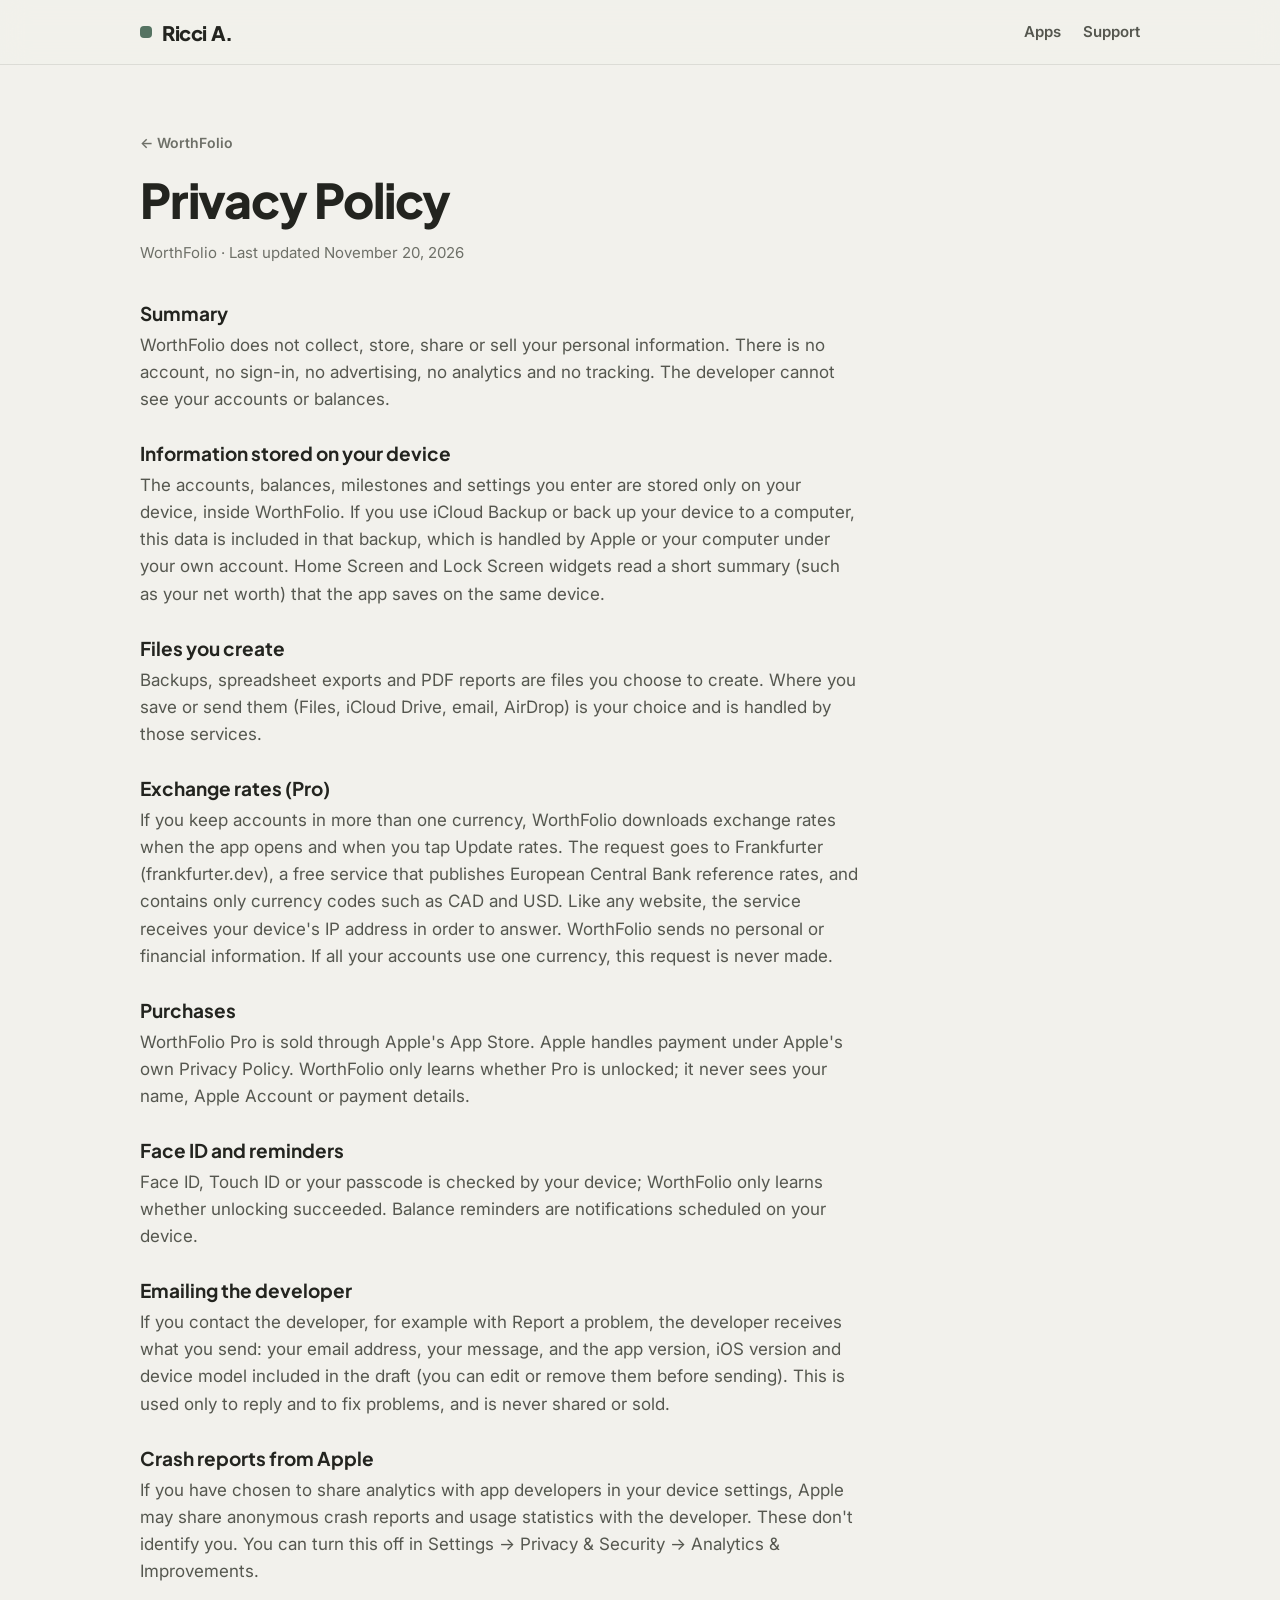
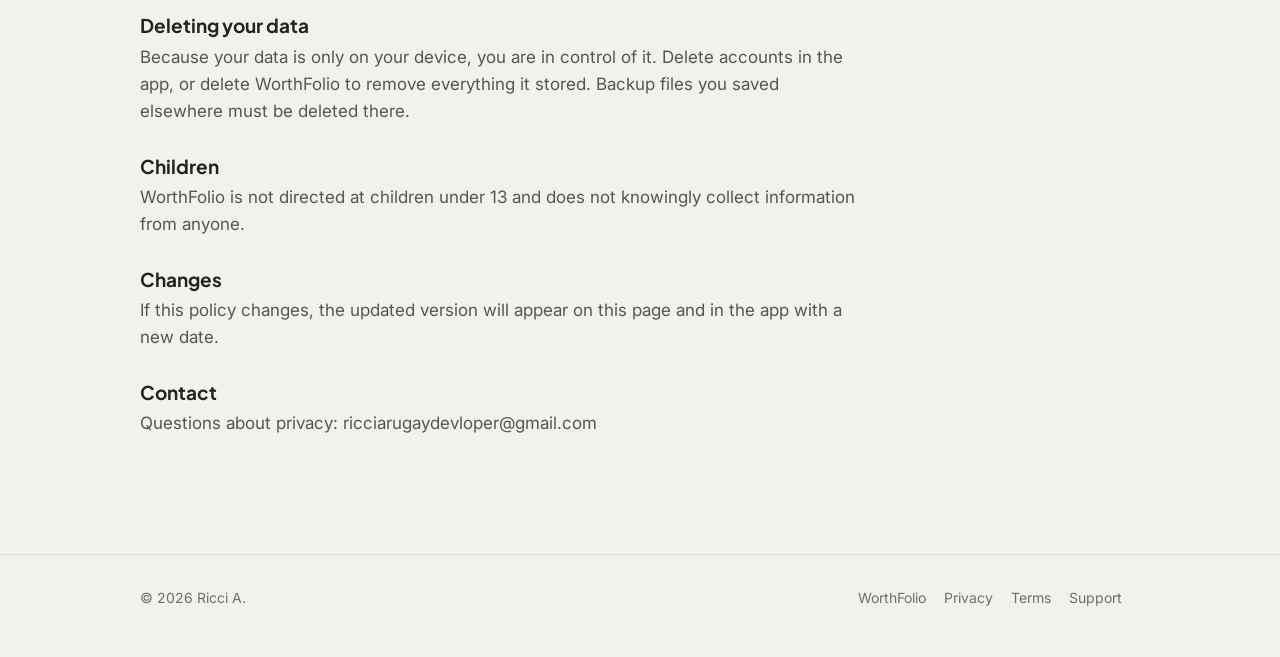
==== worthfolio/privacy/index.html @ ca6a8307 "Developer site: home, WorthFolio page, privacy, terms, support Static GitHub Pages site for riccidev" ====
<!doctype html>
<html lang="en">
<head>
<meta charset="utf-8">
<meta name="viewport" content="width=device-width,initial-scale=1,viewport-fit=cover">
<title>WorthFolio Privacy Policy</title>
<meta name="description" content="How WorthFolio handles your data: it does not collect, share or sell your personal information.">
<meta property="og:title" content="WorthFolio Privacy Policy">
<meta property="og:description" content="How WorthFolio handles your data: it does not collect, share or sell your personal information.">
<meta property="og:url" content="https://riccidevloper.com/worthfolio/privacy/">
<link rel="icon" href="/assets/favicon.png">
<link rel="apple-touch-icon" href="/assets/apple-touch-icon.png">
<link rel="preconnect" href="https://fonts.googleapis.com"><link rel="preconnect" href="https://fonts.gstatic.com" crossorigin>
<link href="https://fonts.googleapis.com/css2?family=Inter:wght@400;500;600;700&family=Plus+Jakarta+Sans:wght@700;800&display=swap" rel="stylesheet">
<link rel="stylesheet" href="/assets/style.css">
</head>
<body>
<header class="top"><div class="wrap"><a class="logo" href="/"><span class="dot"></span>Ricci A.</a><nav><a href="/#apps">Apps</a><a href="/worthfolio/support/">Support</a></nav></div></header>
<main>
<div class="wrap"><div class="doc"><a class="crumb" href="/worthfolio/">← WorthFolio</a><h2 style="margin-top:18px">Privacy Policy</h2><p class="meta">WorthFolio · Last updated November 20, 2026</p><section><h3>Summary</h3><p>WorthFolio does not collect, store, share or sell your personal information. There is no account, no sign-in, no advertising, no analytics and no tracking. The developer cannot see your accounts or balances.</p></section><section><h3>Information stored on your device</h3><p>The accounts, balances, milestones and settings you enter are stored only on your device, inside WorthFolio. If you use iCloud Backup or back up your device to a computer, this data is included in that backup, which is handled by Apple or your computer under your own account. Home Screen and Lock Screen widgets read a short summary (such as your net worth) that the app saves on the same device.</p></section><section><h3>Files you create</h3><p>Backups, spreadsheet exports and PDF reports are files you choose to create. Where you save or send them (Files, iCloud Drive, email, AirDrop) is your choice and is handled by those services.</p></section><section><h3>Exchange rates (Pro)</h3><p>If you keep accounts in more than one currency, WorthFolio downloads exchange rates when the app opens and when you tap Update rates. The request goes to Frankfurter (frankfurter.dev), a free service that publishes European Central Bank reference rates, and contains only currency codes such as CAD and USD. Like any website, the service receives your device&#x27;s IP address in order to answer. WorthFolio sends no personal or financial information. If all your accounts use one currency, this request is never made.</p></section><section><h3>Purchases</h3><p>WorthFolio Pro is sold through Apple&#x27;s App Store. Apple handles payment under Apple&#x27;s own Privacy Policy. WorthFolio only learns whether Pro is unlocked; it never sees your name, Apple Account or payment details.</p></section><section><h3>Face ID and reminders</h3><p>Face ID, Touch ID or your passcode is checked by your device; WorthFolio only learns whether unlocking succeeded. Balance reminders are notifications scheduled on your device.</p></section><section><h3>Emailing the developer</h3><p>If you contact the developer, for example with Report a problem, the developer receives what you send: your email address, your message, and the app version, iOS version and device model included in the draft (you can edit or remove them before sending). This is used only to reply and to fix problems, and is never shared or sold.</p></section><section><h3>Crash reports from Apple</h3><p>If you have chosen to share analytics with app developers in your device settings, Apple may share anonymous crash reports and usage statistics with the developer. These don&#x27;t identify you. You can turn this off in Settings → Privacy &amp; Security → Analytics &amp; Improvements.</p></section><section><h3>Deleting your data</h3><p>Because your data is only on your device, you are in control of it. Delete accounts in the app, or delete WorthFolio to remove everything it stored. Backup files you saved elsewhere must be deleted there.</p></section><section><h3>Children</h3><p>WorthFolio is not directed at children under 13 and does not knowingly collect information from anyone.</p></section><section><h3>Changes</h3><p>If this policy changes, the updated version will appear on this page and in the app with a new date.</p></section><section><h3>Contact</h3><p>Questions about privacy: ricciarugaydevloper@gmail.com</p></section></div></div>
</main>
<footer><div class="wrap"><span>© 2026 Ricci A.</span><span><a href="/worthfolio/">WorthFolio</a><a href="/worthfolio/privacy/">Privacy</a><a href="/worthfolio/terms/">Terms</a><a href="/worthfolio/support/">Support</a></span></div></footer>
</body>
</html>
---- assets/style.css ----
:root{--bg:#F2F1EC;--surface:#FFFFFF;--ink:#23241F;--ink2:#55574F;--muted:#6E7068;--sage:#557362;--sage-soft:#DDE7DB;--line:rgba(35,36,31,.10);--hero1:#9AAF9F;--hero2:#557060;--font-display:'Plus Jakarta Sans',system-ui,-apple-system,sans-serif;--font-body:Inter,system-ui,-apple-system,sans-serif}
@media (prefers-color-scheme:dark){:root{--bg:#121412;--surface:#1C1F1C;--ink:#EEEDE6;--ink2:#C3C2B8;--muted:#979990;--sage:#A9C3AE;--sage-soft:#1C2620;--line:rgba(238,237,230,.10);--hero1:#465C4D;--hero2:#232C26}}
*{box-sizing:border-box}html{-webkit-text-size-adjust:100%}
body{margin:0;background:var(--bg);color:var(--ink);font:400 17px/1.6 var(--font-body);-webkit-font-smoothing:antialiased}
a{color:inherit}img{max-width:100%;display:block}
.wrap{max-width:1040px;margin:0 auto;padding:0 max(20px,env(safe-area-inset-left))}
header.top{position:sticky;top:0;z-index:10;background:color-mix(in srgb,var(--bg) 86%,transparent);backdrop-filter:saturate(1.4) blur(14px);-webkit-backdrop-filter:saturate(1.4) blur(14px);border-bottom:1px solid var(--line)}
header.top .wrap{display:flex;align-items:center;justify-content:space-between;height:64px}
.logo{font:800 20px var(--font-display);letter-spacing:-.4px;text-decoration:none;display:flex;align-items:center;gap:10px}
.logo .dot{width:12px;height:12px;border-radius:4px;background:var(--sage)}
nav a{font:600 15px var(--font-body);text-decoration:none;color:var(--ink2);margin-left:22px}nav a:hover{color:var(--ink)}
.hero{padding:96px 0 64px}
.eyebrow{font:700 13px var(--font-body);letter-spacing:.14em;text-transform:uppercase;color:var(--sage)}
h1{font:800 clamp(46px,8vw,88px)/1.02 var(--font-display);letter-spacing:-.035em;margin:14px 0 18px;text-wrap:balance}
h2{font:800 clamp(30px,4.4vw,44px)/1.1 var(--font-display);letter-spacing:-.025em;margin:0 0 14px;text-wrap:balance}
h3{font:700 20px/1.3 var(--font-display);margin:0 0 6px}
.lead{font-size:clamp(18px,2.2vw,21px);color:var(--ink2);max-width:36ch;margin:0}
section{padding:40px 0 72px}
.app-card{display:grid;grid-template-columns:auto 1fr auto;gap:28px;align-items:center;padding:28px;border-radius:28px;background:var(--surface);border:1px solid var(--line);text-decoration:none;box-shadow:0 18px 40px rgba(0,0,0,.06);transition:transform .2s ease,box-shadow .2s ease}
.app-card:hover{transform:translateY(-2px);box-shadow:0 24px 50px rgba(0,0,0,.09)}
.app-card img{width:96px;height:96px;border-radius:22px;box-shadow:0 8px 20px rgba(0,0,0,.12)}
.app-card p{margin:0;color:var(--ink2)}
.pill{display:inline-flex;align-items:center;gap:8px;padding:9px 16px;border-radius:999px;font:600 14px var(--font-body);background:var(--sage-soft);color:var(--sage);white-space:nowrap}
.btn{display:inline-flex;align-items:center;gap:8px;padding:14px 22px;border-radius:999px;font:600 16px var(--font-body);text-decoration:none;background:var(--ink);color:var(--bg)}
.btn.ghost{background:transparent;color:var(--ink);border:1px solid var(--line)}
.links{display:flex;flex-wrap:wrap;gap:12px;margin-top:28px}
.apphero{display:grid;grid-template-columns:1.1fr .9fr;gap:48px;align-items:center;padding:72px 0 40px}
.apphero .icon{width:112px;height:112px;border-radius:26px;box-shadow:0 14px 30px rgba(0,0,0,.14);margin-bottom:22px}
.band{background:linear-gradient(135deg,var(--hero1),var(--hero2));color:#fff;border-radius:32px;padding:44px}
.band h2{color:#fff}.band p{color:rgba(255,255,255,.88)}
.shots{display:flex;gap:18px;overflow-x:auto;scroll-snap-type:x mandatory;padding:8px 2px 24px;margin:0 -2px}
.shots img{width:240px;flex:none;border-radius:22px;scroll-snap-align:start;box-shadow:0 14px 30px rgba(0,0,0,.12)}
.grid3{display:grid;grid-template-columns:repeat(3,1fr);gap:18px}
.feature{padding:26px;border-radius:24px;background:var(--surface);border:1px solid var(--line)}
.feature p{margin:0;color:var(--ink2);font-size:16px}
.doc{max-width:720px;padding:64px 0 88px}
.doc .meta{color:var(--muted);font-size:15px;margin:0 0 36px}
.doc h2{font-size:clamp(34px,5vw,48px)}
.doc section{padding:0;margin:0 0 28px}
.doc h3{font-size:19px;margin-bottom:6px}
.doc p{margin:0;color:var(--ink2)}
.crumb{font:600 14px var(--font-body);color:var(--muted);text-decoration:none}
.faq details{border-bottom:1px solid var(--line);padding:18px 0}
.faq summary{cursor:pointer;font:700 18px var(--font-display);list-style:none}
.faq summary::-webkit-details-marker{display:none}
.faq summary::after{content:"+";float:right;color:var(--muted);font-weight:500}
.faq details[open] summary::after{content:"–"}
.faq details p{margin:10px 0 0;color:var(--ink2)}
.contact{padding:28px;border-radius:24px;background:var(--surface);border:1px solid var(--line);margin:8px 0 40px}
code.email{font:600 17px var(--font-body);user-select:all}
footer{border-top:1px solid var(--line);padding:32px 0 48px;color:var(--muted);font-size:14px}
footer .wrap{display:flex;flex-wrap:wrap;justify-content:space-between;gap:16px}
footer a{color:var(--muted);text-decoration:none;margin-right:18px}footer a:hover{color:var(--ink)}
:focus-visible{outline:3px solid var(--sage);outline-offset:3px;border-radius:8px}
@media (max-width:760px){.app-card{grid-template-columns:auto 1fr}.app-card .pill{grid-column:1/-1;justify-self:start}.apphero{grid-template-columns:1fr;padding-top:48px}.grid3{grid-template-columns:1fr}.band{padding:30px}nav a{margin-left:16px}.hero{padding:64px 0 40px}}
@media (prefers-reduced-motion:reduce){*{transition:none!important}}
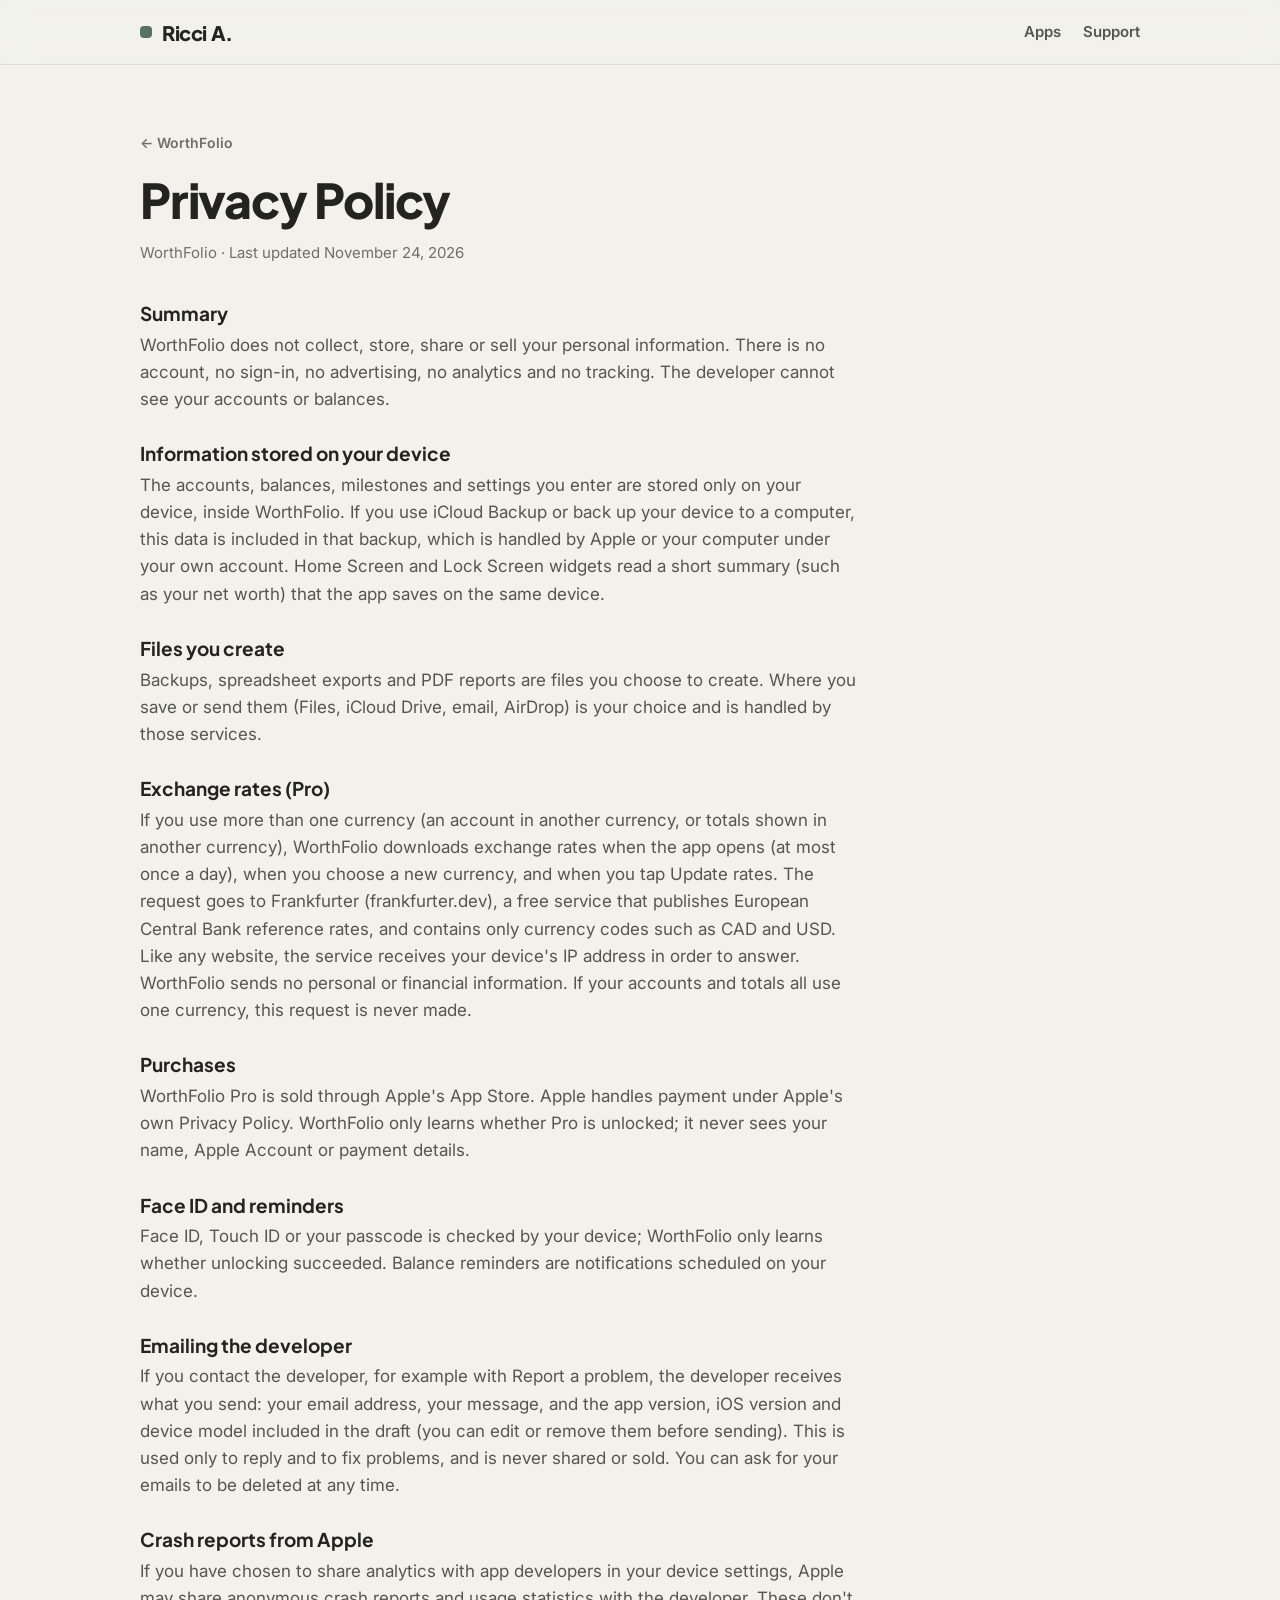
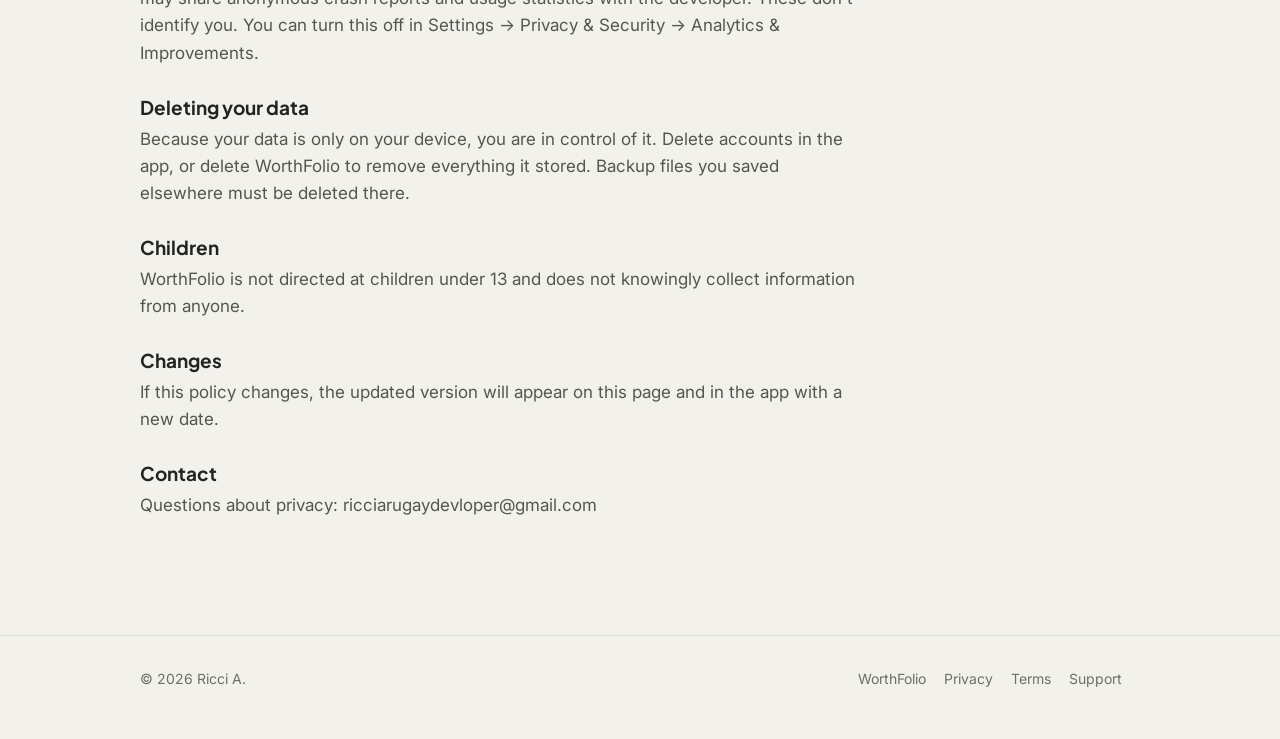
==== commit 6b33bfae: "WorthFolio Privacy Policy and Terms: match app V1.12 (Nov 24, 2026) Co-Authored-By: Claude Opus 5.5 " ====
--- a/worthfolio/privacy/index.html
+++ b/worthfolio/privacy/index.html
@@ -17,7 +17,7 @@
 <body>
 <header class="top"><div class="wrap"><a class="logo" href="/"><span class="dot"></span>Ricci A.</a><nav><a href="/#apps">Apps</a><a href="/worthfolio/support/">Support</a></nav></div></header>
 <main>
-<div class="wrap"><div class="doc"><a class="crumb" href="/worthfolio/">← WorthFolio</a><h2 style="margin-top:18px">Privacy Policy</h2><p class="meta">WorthFolio · Last updated November 20, 2026</p><section><h3>Summary</h3><p>WorthFolio does not collect, store, share or sell your personal information. There is no account, no sign-in, no advertising, no analytics and no tracking. The developer cannot see your accounts or balances.</p></section><section><h3>Information stored on your device</h3><p>The accounts, balances, milestones and settings you enter are stored only on your device, inside WorthFolio. If you use iCloud Backup or back up your device to a computer, this data is included in that backup, which is handled by Apple or your computer under your own account. Home Screen and Lock Screen widgets read a short summary (such as your net worth) that the app saves on the same device.</p></section><section><h3>Files you create</h3><p>Backups, spreadsheet exports and PDF reports are files you choose to create. Where you save or send them (Files, iCloud Drive, email, AirDrop) is your choice and is handled by those services.</p></section><section><h3>Exchange rates (Pro)</h3><p>If you keep accounts in more than one currency, WorthFolio downloads exchange rates when the app opens and when you tap Update rates. The request goes to Frankfurter (frankfurter.dev), a free service that publishes European Central Bank reference rates, and contains only currency codes such as CAD and USD. Like any website, the service receives your device&#x27;s IP address in order to answer. WorthFolio sends no personal or financial information. If all your accounts use one currency, this request is never made.</p></section><section><h3>Purchases</h3><p>WorthFolio Pro is sold through Apple&#x27;s App Store. Apple handles payment under Apple&#x27;s own Privacy Policy. WorthFolio only learns whether Pro is unlocked; it never sees your name, Apple Account or payment details.</p></section><section><h3>Face ID and reminders</h3><p>Face ID, Touch ID or your passcode is checked by your device; WorthFolio only learns whether unlocking succeeded. Balance reminders are notifications scheduled on your device.</p></section><section><h3>Emailing the developer</h3><p>If you contact the developer, for example with Report a problem, the developer receives what you send: your email address, your message, and the app version, iOS version and device model included in the draft (you can edit or remove them before sending). This is used only to reply and to fix problems, and is never shared or sold.</p></section><section><h3>Crash reports from Apple</h3><p>If you have chosen to share analytics with app developers in your device settings, Apple may share anonymous crash reports and usage statistics with the developer. These don&#x27;t identify you. You can turn this off in Settings → Privacy &amp; Security → Analytics &amp; Improvements.</p></section><section><h3>Deleting your data</h3><p>Because your data is only on your device, you are in control of it. Delete accounts in the app, or delete WorthFolio to remove everything it stored. Backup files you saved elsewhere must be deleted there.</p></section><section><h3>Children</h3><p>WorthFolio is not directed at children under 13 and does not knowingly collect information from anyone.</p></section><section><h3>Changes</h3><p>If this policy changes, the updated version will appear on this page and in the app with a new date.</p></section><section><h3>Contact</h3><p>Questions about privacy: ricciarugaydevloper@gmail.com</p></section></div></div>
+<div class="wrap"><div class="doc"><a class="crumb" href="/worthfolio/">← WorthFolio</a><h2 style="margin-top:18px">Privacy Policy</h2><p class="meta">WorthFolio · Last updated November 24, 2026</p><section><h3>Summary</h3><p>WorthFolio does not collect, store, share or sell your personal information. There is no account, no sign-in, no advertising, no analytics and no tracking. The developer cannot see your accounts or balances.</p></section><section><h3>Information stored on your device</h3><p>The accounts, balances, milestones and settings you enter are stored only on your device, inside WorthFolio. If you use iCloud Backup or back up your device to a computer, this data is included in that backup, which is handled by Apple or your computer under your own account. Home Screen and Lock Screen widgets read a short summary (such as your net worth) that the app saves on the same device.</p></section><section><h3>Files you create</h3><p>Backups, spreadsheet exports and PDF reports are files you choose to create. Where you save or send them (Files, iCloud Drive, email, AirDrop) is your choice and is handled by those services.</p></section><section><h3>Exchange rates (Pro)</h3><p>If you use more than one currency (an account in another currency, or totals shown in another currency), WorthFolio downloads exchange rates when the app opens (at most once a day), when you choose a new currency, and when you tap Update rates. The request goes to Frankfurter (frankfurter.dev), a free service that publishes European Central Bank reference rates, and contains only currency codes such as CAD and USD. Like any website, the service receives your device&#x27;s IP address in order to answer. WorthFolio sends no personal or financial information. If your accounts and totals all use one currency, this request is never made.</p></section><section><h3>Purchases</h3><p>WorthFolio Pro is sold through Apple&#x27;s App Store. Apple handles payment under Apple&#x27;s own Privacy Policy. WorthFolio only learns whether Pro is unlocked; it never sees your name, Apple Account or payment details.</p></section><section><h3>Face ID and reminders</h3><p>Face ID, Touch ID or your passcode is checked by your device; WorthFolio only learns whether unlocking succeeded. Balance reminders are notifications scheduled on your device.</p></section><section><h3>Emailing the developer</h3><p>If you contact the developer, for example with Report a problem, the developer receives what you send: your email address, your message, and the app version, iOS version and device model included in the draft (you can edit or remove them before sending). This is used only to reply and to fix problems, and is never shared or sold. You can ask for your emails to be deleted at any time.</p></section><section><h3>Crash reports from Apple</h3><p>If you have chosen to share analytics with app developers in your device settings, Apple may share anonymous crash reports and usage statistics with the developer. These don&#x27;t identify you. You can turn this off in Settings → Privacy &amp; Security → Analytics &amp; Improvements.</p></section><section><h3>Deleting your data</h3><p>Because your data is only on your device, you are in control of it. Delete accounts in the app, or delete WorthFolio to remove everything it stored. Backup files you saved elsewhere must be deleted there.</p></section><section><h3>Children</h3><p>WorthFolio is not directed at children under 13 and does not knowingly collect information from anyone.</p></section><section><h3>Changes</h3><p>If this policy changes, the updated version will appear on this page and in the app with a new date.</p></section><section><h3>Contact</h3><p>Questions about privacy: ricciarugaydevloper@gmail.com</p></section></div></div>
 </main>
 <footer><div class="wrap"><span>© 2026 Ricci A.</span><span><a href="/worthfolio/">WorthFolio</a><a href="/worthfolio/privacy/">Privacy</a><a href="/worthfolio/terms/">Terms</a><a href="/worthfolio/support/">Support</a></span></div></footer>
 </body>
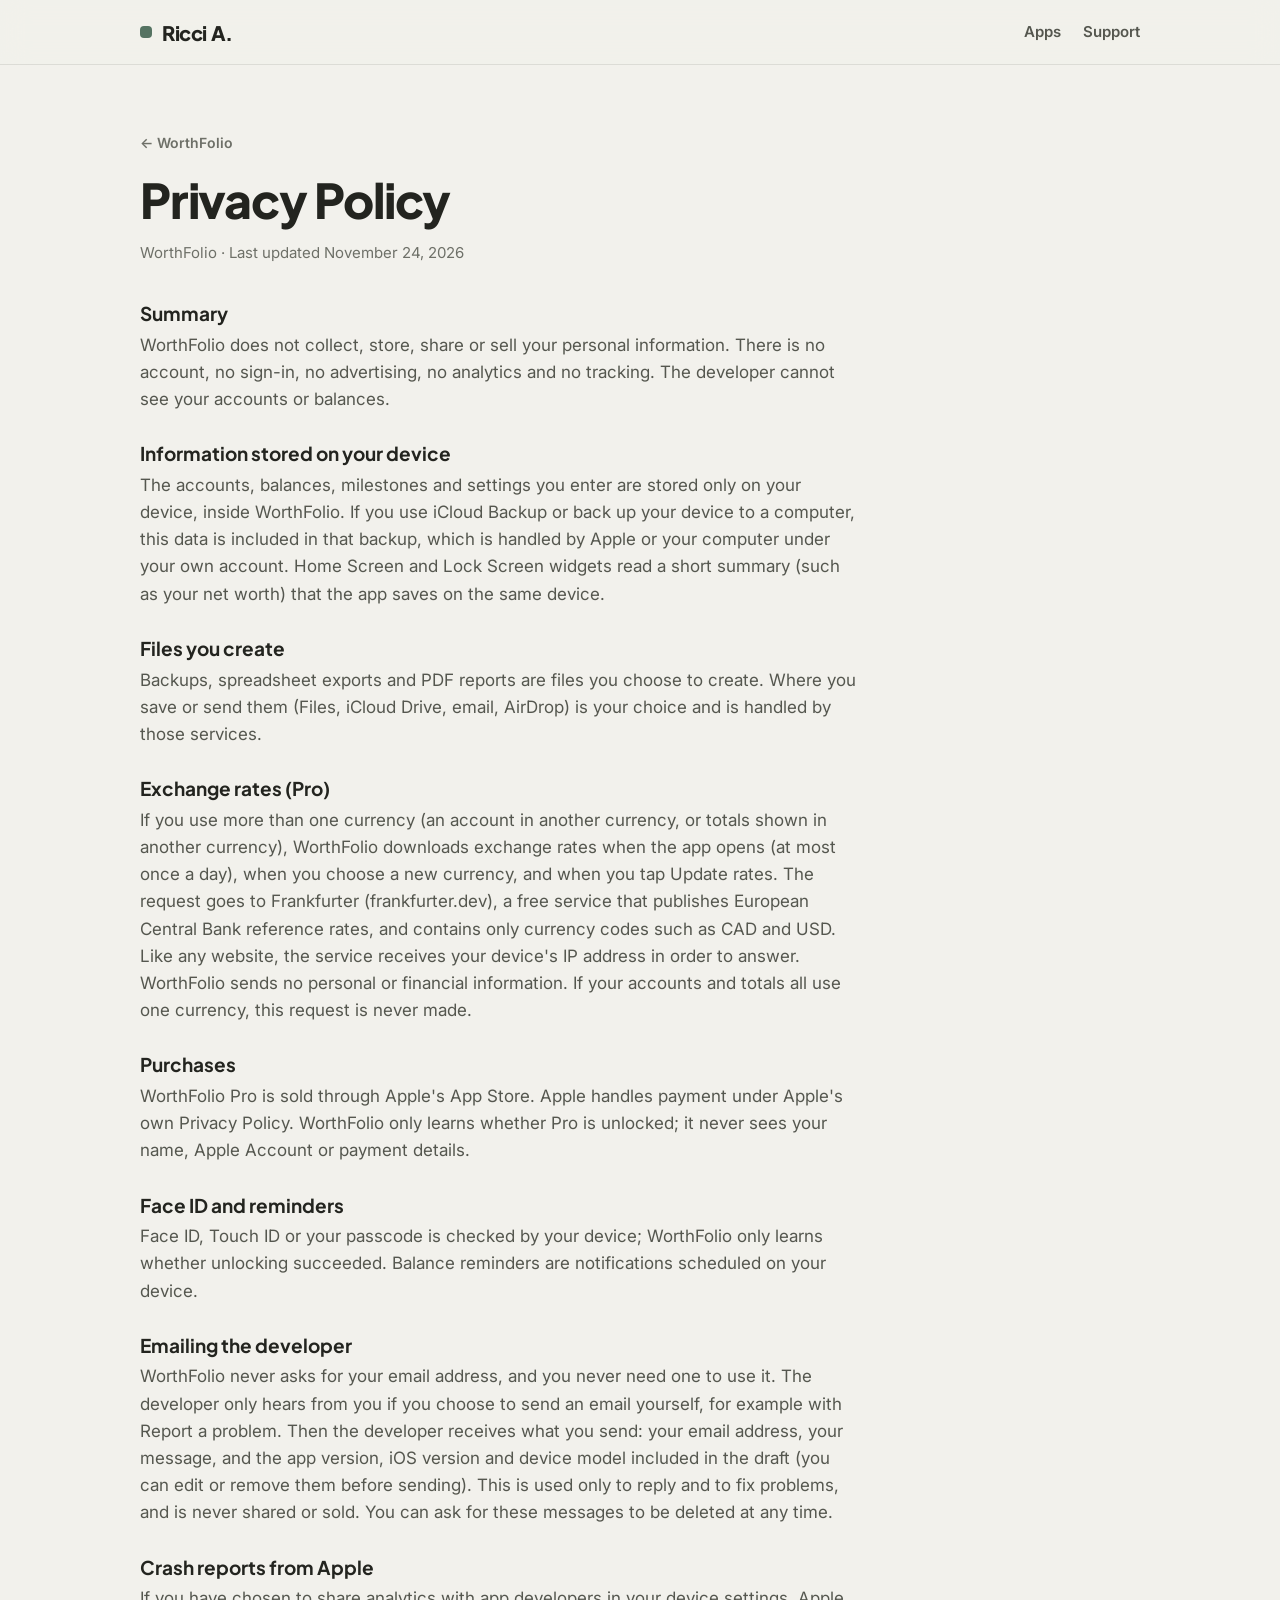
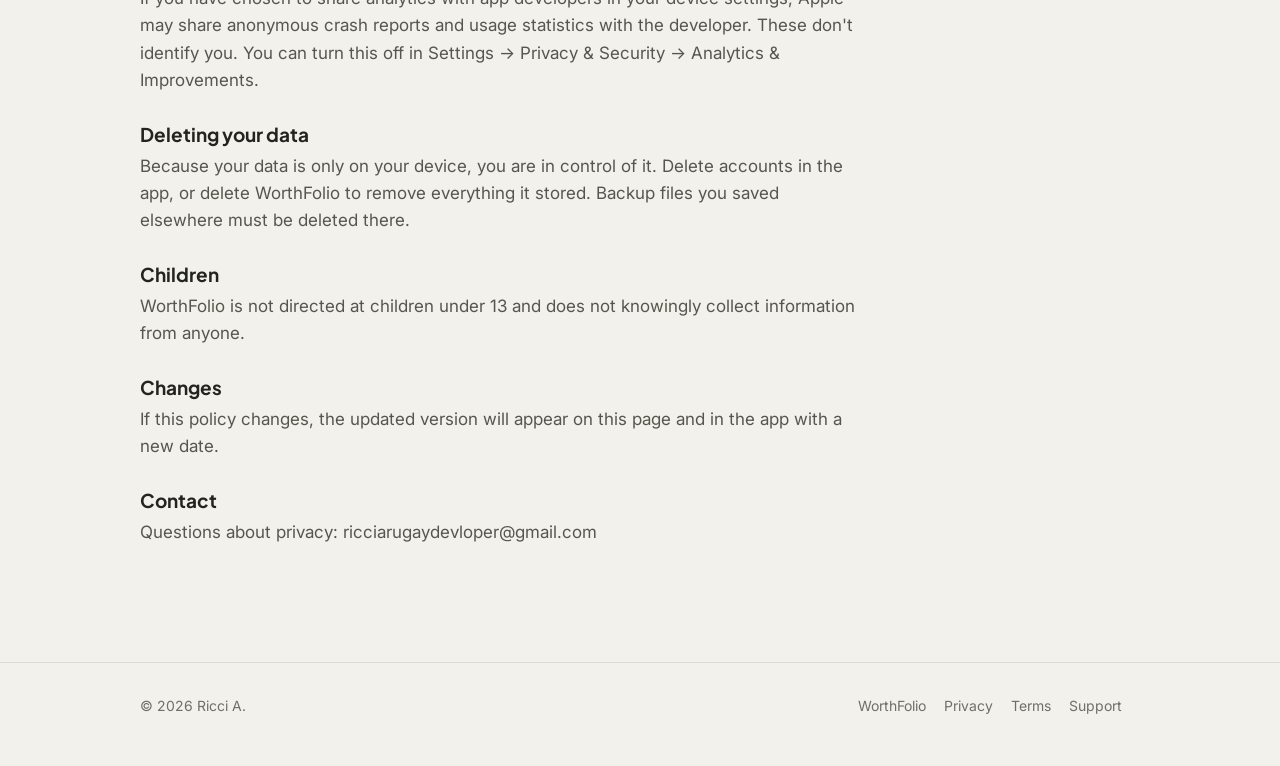
==== commit b5a2f353: "Privacy Policy: WorthFolio never asks for an email address Co-Authored-By: Claude Opus 5.5 <noreply@" ====
--- a/worthfolio/privacy/index.html
+++ b/worthfolio/privacy/index.html
@@ -17,7 +17,7 @@
 <body>
 <header class="top"><div class="wrap"><a class="logo" href="/"><span class="dot"></span>Ricci A.</a><nav><a href="/#apps">Apps</a><a href="/worthfolio/support/">Support</a></nav></div></header>
 <main>
-<div class="wrap"><div class="doc"><a class="crumb" href="/worthfolio/">← WorthFolio</a><h2 style="margin-top:18px">Privacy Policy</h2><p class="meta">WorthFolio · Last updated November 24, 2026</p><section><h3>Summary</h3><p>WorthFolio does not collect, store, share or sell your personal information. There is no account, no sign-in, no advertising, no analytics and no tracking. The developer cannot see your accounts or balances.</p></section><section><h3>Information stored on your device</h3><p>The accounts, balances, milestones and settings you enter are stored only on your device, inside WorthFolio. If you use iCloud Backup or back up your device to a computer, this data is included in that backup, which is handled by Apple or your computer under your own account. Home Screen and Lock Screen widgets read a short summary (such as your net worth) that the app saves on the same device.</p></section><section><h3>Files you create</h3><p>Backups, spreadsheet exports and PDF reports are files you choose to create. Where you save or send them (Files, iCloud Drive, email, AirDrop) is your choice and is handled by those services.</p></section><section><h3>Exchange rates (Pro)</h3><p>If you use more than one currency (an account in another currency, or totals shown in another currency), WorthFolio downloads exchange rates when the app opens (at most once a day), when you choose a new currency, and when you tap Update rates. The request goes to Frankfurter (frankfurter.dev), a free service that publishes European Central Bank reference rates, and contains only currency codes such as CAD and USD. Like any website, the service receives your device&#x27;s IP address in order to answer. WorthFolio sends no personal or financial information. If your accounts and totals all use one currency, this request is never made.</p></section><section><h3>Purchases</h3><p>WorthFolio Pro is sold through Apple&#x27;s App Store. Apple handles payment under Apple&#x27;s own Privacy Policy. WorthFolio only learns whether Pro is unlocked; it never sees your name, Apple Account or payment details.</p></section><section><h3>Face ID and reminders</h3><p>Face ID, Touch ID or your passcode is checked by your device; WorthFolio only learns whether unlocking succeeded. Balance reminders are notifications scheduled on your device.</p></section><section><h3>Emailing the developer</h3><p>If you contact the developer, for example with Report a problem, the developer receives what you send: your email address, your message, and the app version, iOS version and device model included in the draft (you can edit or remove them before sending). This is used only to reply and to fix problems, and is never shared or sold. You can ask for your emails to be deleted at any time.</p></section><section><h3>Crash reports from Apple</h3><p>If you have chosen to share analytics with app developers in your device settings, Apple may share anonymous crash reports and usage statistics with the developer. These don&#x27;t identify you. You can turn this off in Settings → Privacy &amp; Security → Analytics &amp; Improvements.</p></section><section><h3>Deleting your data</h3><p>Because your data is only on your device, you are in control of it. Delete accounts in the app, or delete WorthFolio to remove everything it stored. Backup files you saved elsewhere must be deleted there.</p></section><section><h3>Children</h3><p>WorthFolio is not directed at children under 13 and does not knowingly collect information from anyone.</p></section><section><h3>Changes</h3><p>If this policy changes, the updated version will appear on this page and in the app with a new date.</p></section><section><h3>Contact</h3><p>Questions about privacy: ricciarugaydevloper@gmail.com</p></section></div></div>
+<div class="wrap"><div class="doc"><a class="crumb" href="/worthfolio/">← WorthFolio</a><h2 style="margin-top:18px">Privacy Policy</h2><p class="meta">WorthFolio · Last updated November 24, 2026</p><section><h3>Summary</h3><p>WorthFolio does not collect, store, share or sell your personal information. There is no account, no sign-in, no advertising, no analytics and no tracking. The developer cannot see your accounts or balances.</p></section><section><h3>Information stored on your device</h3><p>The accounts, balances, milestones and settings you enter are stored only on your device, inside WorthFolio. If you use iCloud Backup or back up your device to a computer, this data is included in that backup, which is handled by Apple or your computer under your own account. Home Screen and Lock Screen widgets read a short summary (such as your net worth) that the app saves on the same device.</p></section><section><h3>Files you create</h3><p>Backups, spreadsheet exports and PDF reports are files you choose to create. Where you save or send them (Files, iCloud Drive, email, AirDrop) is your choice and is handled by those services.</p></section><section><h3>Exchange rates (Pro)</h3><p>If you use more than one currency (an account in another currency, or totals shown in another currency), WorthFolio downloads exchange rates when the app opens (at most once a day), when you choose a new currency, and when you tap Update rates. The request goes to Frankfurter (frankfurter.dev), a free service that publishes European Central Bank reference rates, and contains only currency codes such as CAD and USD. Like any website, the service receives your device&#x27;s IP address in order to answer. WorthFolio sends no personal or financial information. If your accounts and totals all use one currency, this request is never made.</p></section><section><h3>Purchases</h3><p>WorthFolio Pro is sold through Apple&#x27;s App Store. Apple handles payment under Apple&#x27;s own Privacy Policy. WorthFolio only learns whether Pro is unlocked; it never sees your name, Apple Account or payment details.</p></section><section><h3>Face ID and reminders</h3><p>Face ID, Touch ID or your passcode is checked by your device; WorthFolio only learns whether unlocking succeeded. Balance reminders are notifications scheduled on your device.</p></section><section><h3>Emailing the developer</h3><p>WorthFolio never asks for your email address, and you never need one to use it. The developer only hears from you if you choose to send an email yourself, for example with Report a problem. Then the developer receives what you send: your email address, your message, and the app version, iOS version and device model included in the draft (you can edit or remove them before sending). This is used only to reply and to fix problems, and is never shared or sold. You can ask for these messages to be deleted at any time.</p></section><section><h3>Crash reports from Apple</h3><p>If you have chosen to share analytics with app developers in your device settings, Apple may share anonymous crash reports and usage statistics with the developer. These don&#x27;t identify you. You can turn this off in Settings → Privacy &amp; Security → Analytics &amp; Improvements.</p></section><section><h3>Deleting your data</h3><p>Because your data is only on your device, you are in control of it. Delete accounts in the app, or delete WorthFolio to remove everything it stored. Backup files you saved elsewhere must be deleted there.</p></section><section><h3>Children</h3><p>WorthFolio is not directed at children under 13 and does not knowingly collect information from anyone.</p></section><section><h3>Changes</h3><p>If this policy changes, the updated version will appear on this page and in the app with a new date.</p></section><section><h3>Contact</h3><p>Questions about privacy: ricciarugaydevloper@gmail.com</p></section></div></div>
 </main>
 <footer><div class="wrap"><span>© 2026 Ricci A.</span><span><a href="/worthfolio/">WorthFolio</a><a href="/worthfolio/privacy/">Privacy</a><a href="/worthfolio/terms/">Terms</a><a href="/worthfolio/support/">Support</a></span></div></footer>
 </body>
